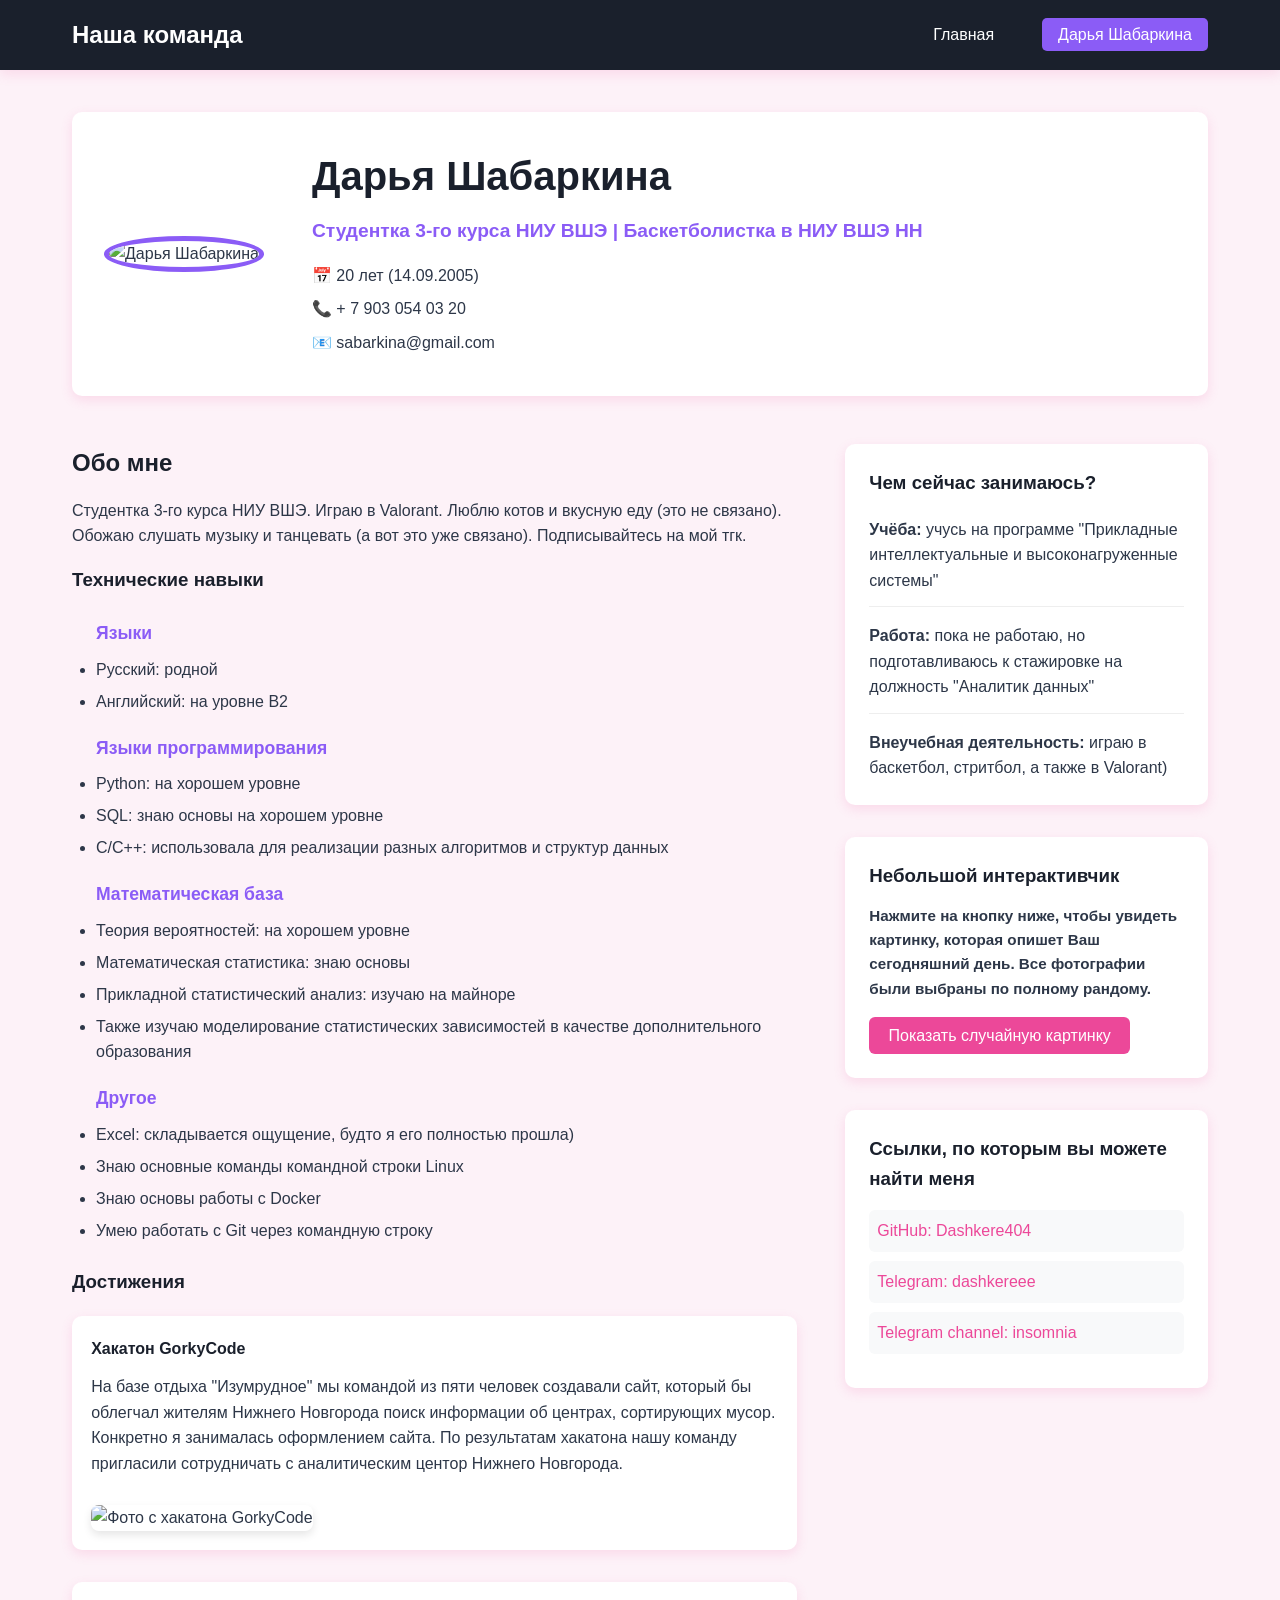
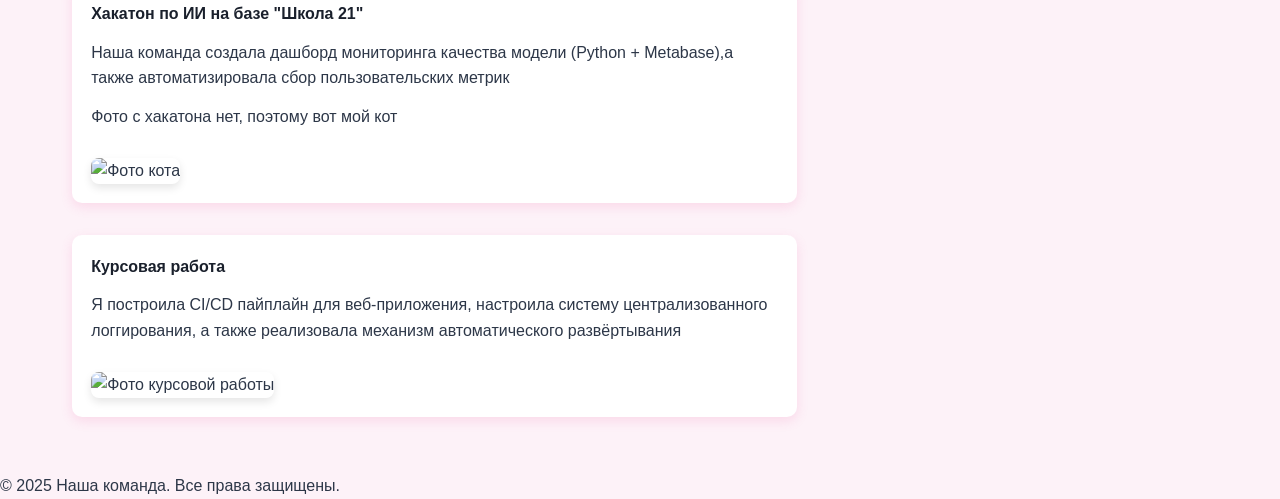
==== dasha.html @ b1cfd86a "Add files via upload" ====
<!DOCTYPE html>
<html lang="ru">
<head>
    <meta charset="UTF-8">
    <meta name="viewport" content="width=device-width, initial-scale=1.0">
    <title>Дарья Шабаркина - Наша команда</title>
    <link rel="stylesheet" href="dasha.css">
</head>
<body>
<header class="header">
    <nav class="nav">
        <div class="logo">
            <h1>Наша команда</h1>
        </div>
        <ul class="nav-list">
            <li><a href="index.html">Главная</a></li>
            <li><a href="dasha.html" class="active">Дарья Шабаркина</a></li>
        </ul>
    </nav>
</header>

<main class="main">
    <section class="person-hero">
        <div class="person-image">
            <img src="images/dasha-avatar.jpg" alt="Дарья Шабаркина" class="avatar">
        </div>
        <div class="person-info">
            <h1>Дарья Шабаркина</h1>
            <p class="person-title">Студентка 3-го курса НИУ ВШЭ | Баскетболистка в НИУ ВШЭ НН</p>
            <div class="person-contacts">
                <p>📅 20 лет (14.09.2005)</p>
                <p>📞 + 7 903 054 03 20</p>
                <p>📧 sabarkina@gmail.com</p>
            </div>
        </div>
    </section>
    <section class="person-content">
        <div class="about-text">
            <article class="bio">
                <h2>Обо мне</h2>
                <p>Студентка 3-го курса НИУ ВШЭ. Играю в Valorant. Люблю котов и вкусную еду (это не связано). Обожаю слушать музыку и танцевать (а вот это уже связано).  Подписывайтесь на мой тгк.</p>

                <h3>Технические навыки</h3>
                <div class="skills">
                    <ul>
                        <strong>Языки</strong>
                        <li>Русский: родной</li>
                        <li>Английский: на уровне B2</li>
                    </ul>
                    <ul>
                        <strong>Языки программирования</strong>
                        <li>Python: на хорошем уровне</li>
                        <li>SQL: знаю основы на хорошем уровне</li>
                        <li>C/C++: использовала для реализации разных алгоритмов и структур данных</li>
                    </ul>
                    <ul>
                        <strong>Математическая база</strong>
                        <li>Теория вероятностей: на хорошем уровне</li>
                        <li>Математическая статистика: знаю основы</li>
                        <li>Прикладной статистический анализ: изучаю на майноре</li>
                        <li>Также изучаю моделирование статистических зависимостей в качестве дополнительного образования</li>
                    </ul>
                    <ul>
                        <strong>Другое</strong>
                        <li>Excel: складывается ощущение, будто я его полностью прошла)</li>
                        <li>Знаю основные команды командной строки Linux</li>
                        <li>Знаю основы работы с Docker</li>
                        <li>Умею работать с Git через командную строку</li>
                    </ul>
                </div>
            </article>
            <article class="achievements">
                <h3>Достижения</h3>
                <div class="achievements-list">
                    <div class="achievement">
                        <h4>Хакатон GorkyCode</h4>
                        <p>На базе отдыха "Изумрудное" мы командой из пяти человек создавали сайт, который бы облегчал жителям Нижнего Новгорода поиск информации об центрах, сортирующих мусор. Конкретно я занималась оформлением сайта. По результатам хакатона нашу команду пригласили сотрудничать с аналитическим центор Нижнего Новгорода. </p>
                        <img src="images/hakaton.jpg" alt="Фото с хакатона GorkyCode">
                    </div>
    
                    <div class="achievement">
                        <h4>Хакатон по ИИ на базе "Школа 21"</h4>
                        <p>Наша команда создала дашборд мониторинга качества модели (Python + Metabase),а также автоматизировала сбор пользовательских метрик</p>
                        <p>Фото с хакатона нет, поэтому вот мой кот</p>
                        <img src="images/dasha-cat.jpg" alt="Фото кота">
                    </div>
    
                    <div class="achievement">
                        <h4>Курсовая работа</h4>
                        <p>Я построила CI/CD пайплайн для веб-приложения, настроила систему централизованного логгирования, а также реализовала механизм автоматического развёртывания</p>
                        <img src="images/course_work.jpg" alt="Фото курсовой работы">
                    </div>
                </div>

                
            </article>
        </div>
        <aside class="person-sidebar">
            <div class="nowadays">
                <h3>Чем сейчас занимаюсь?</h3>
                <div class="now">
                    <strong>Учёба:</strong>
                    <span>учусь на программе "Прикладные интеллектуальные и высоконагруженные системы"</span>
                </div>
                <div class="fact-item">
                    <strong>Работа:</strong>
                    <span>пока не работаю, но подготавливаюсь к стажировке на должность "Аналитик данных"</span>
                </div>
                <div class="fact-item">
                    <strong>Внеучебная деятельность:</strong>
                    <span>играю в баскетбол, стритбол, а также в Valorant) </span>
                </div>
            </div>
            <div class="random-image-section">
                <h3>Небольшой интерактивчик</h3>
                <strong>Нажмите на кнопку ниже, чтобы увидеть картинку, которая опишет Ваш сегодняшний день. Все фотографии были выбраны по полному рандому.</strong>
                <button id="show-img-btn">Показать случайную картинку</button>
                <img id="random-img" src="" alt="Случайное изображение" >
            </div>

            <div class="links">
                <h3>Ссылки, по которым вы можете найти меня</h3>
                <a href="https://github.com/Dashkere404" class="social-link" target="_blank">
                    GitHub: Dashkere404
                </a>
                <a href="https://t.me/dashkereee" class="social-link" target="_blank">
                    Telegram: dashkereee
                </a>
                <a href="https://t.me/insommniia" class="social-link" target="_blank">
                    Telegram channel: insomnia
                </a>
        
            </div>
        </aside>
    </section>
</main>

<footer class="footer">
    <div class="footer-content">
        <p>&copy; 2025 Наша команда. Все права защищены.</p>
    </div>
</footer>

<script src="dasha.js"></script>
</body>
</html>
---- dasha.css ----
* {
  margin: 0;
  padding: 0;
  box-sizing: border-box;
}

:root {
  --bg-color: #fdf2f8; /* Светло-розовый фон */
  --card-bg: #ffffff;
  --text-color: #2d3748;
  --primary-color: #1a202c;
  --accent-color: #ec4899; /* Яркий розовый */
  --secondary-color: #8b5cf6; /* Фиолетовый */
  --shadow: 0 4px 12px rgba(236, 72, 153, 0.15);
  --transition: all 0.3s ease;
}

body {
  font-family: 'Segoe UI', Tahoma, Geneva, Verdana, sans-serif;
  line-height: 1.6;
  color: var(--text-color);
  background-color: var(--bg-color);
}

a {
  text-decoration: none;
  color: var(--secondary-color);
  transition: var(--transition);
}

a:hover {
  color: var(--accent-color);
}

.header {
  background-color: var(--primary-color);
  color: white;
  padding: 1rem 0;
  position: fixed;
  width: 100%;
  top: 0;
  z-index: 1000;
  box-shadow: var(--shadow);
}

.nav {
  max-width: 1200px;
  margin: 0 auto;
  display: flex;
  justify-content: space-between;
  align-items: center;
  padding: 0 2rem;
}

.logo h1 {
  font-size: 1.5rem;
}

.nav-list {
  display: flex;
  list-style: none;
  gap: 2rem;
}

.nav-list a {
  color: white;
  padding: 0.5rem 1rem;
  border-radius: 5px;
  transition: var(--transition);
}

.nav-list a:hover,
.nav-list a.active {
  background-color: var(--secondary-color);
}


.main {
  max-width: 1200px;
  margin: 80px auto 0;
  padding: 2rem;
}


.person-hero {
  display: grid;
  grid-template-columns: auto 1fr;
  gap: 3rem;
  align-items: center;
  margin-bottom: 3rem;
  padding: 2rem;
  background-color: var(--card-bg);
  border-radius: 10px;
  box-shadow: var(--shadow);
}

.avatar {
  width: 200px;
  height: 200px;
  border-radius: 50%;
  object-fit: cover;
  border: 5px solid var(--secondary-color);
}

.person-info h1 {
  font-size: 2.5rem;
  color: var(--primary-color);
  margin-bottom: 0.5rem;
}

.person-title {
  font-size: 1.2rem;
  color: var(--secondary-color);
  margin-bottom: 1rem;
  font-weight: bold;
}

.person-contacts p {
  margin-bottom: 0.5rem;
  color: var(--text-color);
}


.person-content {
  display: grid;
  grid-template-columns: 2fr 1fr;
  gap: 3rem;
}

.about-text h2,
.about-text h3 {
  color: var(--primary-color);
  margin-bottom: 1rem;
  margin-top: 1rem;
}

.about-text h2 {
  margin-top: 0;
}


.skills {
  margin: 1.5rem 0;
}

.skills ul {
  margin: 1rem 0;
  padding-left: 1.5rem;
}

.skills strong {
  display: block;
  margin: 1.2rem 0 0.6rem;
  color: var(--secondary-color);
  font-size: 1.1rem;
}

.skills li {
  margin: 0.4rem 0;
}


.achievements {
  margin: 1.5rem 0;
}

.achievements h3 {
  margin-bottom: 1.2rem; 
}

.achievements-list {
  display: flex;
  flex-direction: column;
  gap: 2rem; 
  margin: 0rem;
}

.achievement {
  background-color: var(--card-bg);
  padding: 1.2rem; 
  border-radius: 10px;
  box-shadow: var(--shadow);
}

.achievement h4 {
  margin: 0 0 0.8rem;
  color: var(--primary-color);
}

.achievement p {
  margin: 0 0 0.8rem;
  color: var(--text-color);
}

.achievement p:last-child {
  margin-bottom: 0;
}

.achievement img {
  width: 100%;
  max-width: 500px;
  height: auto;
  border-radius: 8px;
  margin-top: 1rem;
  box-shadow: 0 4px 8px rgba(0, 0, 0, 0.1);
}


.person-sidebar {
  display: flex;
  flex-direction: column;
  gap: 2rem;
}

.nowadays {
  background-color: var(--card-bg);
  padding: 1.5rem;
  border-radius: 10px;
  box-shadow: var(--shadow);
}

.nowadays h3 {
  color: var(--primary-color);
  margin-bottom: 1.2rem;
}

.now,
.fact-item {
  margin-bottom: 1rem;
  padding-bottom: 0.8rem;
  border-bottom: 1px solid #eee;
}

.now:last-child,
.fact-item:last-child {
  border-bottom: none;
  margin-bottom: 0;
  padding-bottom: 0;
}

.random-image-section {
  background-color: var(--card-bg);
  padding: 1.5rem;
  border-radius: 10px;
  box-shadow: var(--shadow);
}

.random-image-section h3 {
  color: var(--primary-color);
  margin-bottom: 0.8rem;
}

.random-image-section strong {
  display: block;
  margin: 0.8rem 0 1rem;
  font-size: 0.95rem;
  color: var(--text-color);
}

#show-img-btn {
  padding: 0.6rem 1.2rem;
  background-color: var(--accent-color);
  color: white;
  border: none;
  border-radius: 6px;
  cursor: pointer;
  font-size: 1rem;
  transition: var(--transition);
}

#show-img-btn:hover {
  opacity: 0.9;
  transform: translateY(-2px);
}

#random-img {
  display: none;
  width: 100%;
  max-width: 400px;
  height: auto;
  margin-top: 1rem;
  border-radius: 8px;
  box-shadow: 0 4px 12px rgba(0, 0, 0, 0.15);
}

#random-img.visible {
  display: block;
}

.links {
  background-color: var(--card-bg);
  padding: 1.5rem;
  border-radius: 10px;
  box-shadow: var(--shadow);
}

.links h3 {
  color: var(--primary-color);
  margin-bottom: 1rem;
}

.social-link {
  display: block;
  margin: 0.6rem 0;
  padding: 0.5rem;
  background: #f8f9fa;
  border-radius: 6px;
  color: var(--accent-color);
  font-weight: 500;
  transition: var(--transition);
}

.social-link:hover {
  background: #ffecec;
  color: var(--accent-color);
}

@media (max-width: 768px) {
  .nav {
    flex-direction: column;
    gap: 1rem;
    padding: 1rem;
  }

  .nav-list {
    gap: 1rem;
  }

  .main {
    margin-top: 120px;
    padding: 1rem;
  }

  .person-hero {
    grid-template-columns: 1fr;
    text-align: center;
    gap: 2rem;
  }

  .person-content {
    grid-template-columns: 1fr;
  }

  .avatar {
    width: 150px;
    height: 150px;
    margin: 0 auto;
  }

  .person-info {
    text-align: center;
  }
}

@media (max-width: 480px) {
  .nav-list {
    flex-direction: column;
    text-align: center;
    gap: 0.5rem;
  }

  .person-info h1 {
    font-size: 2rem;
  }

  #random-img {
    max-width: 100%;
  }
}
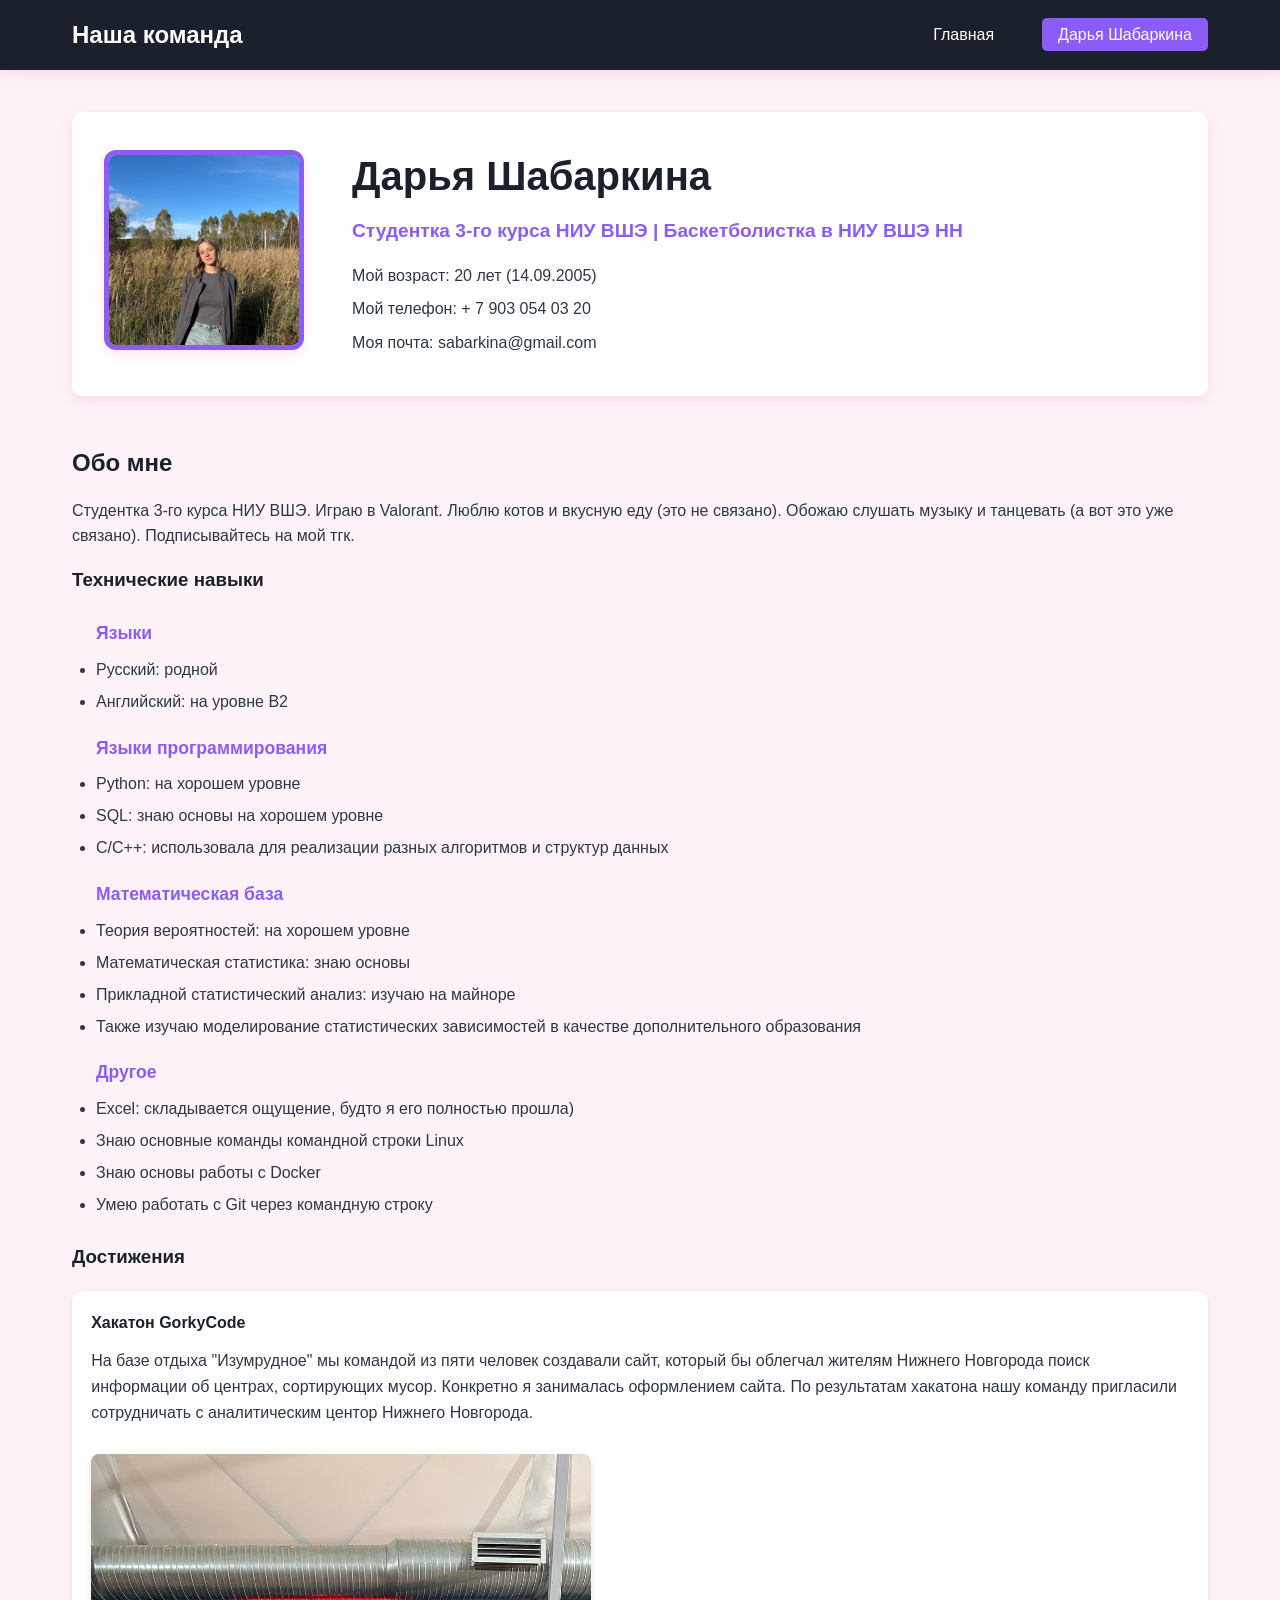
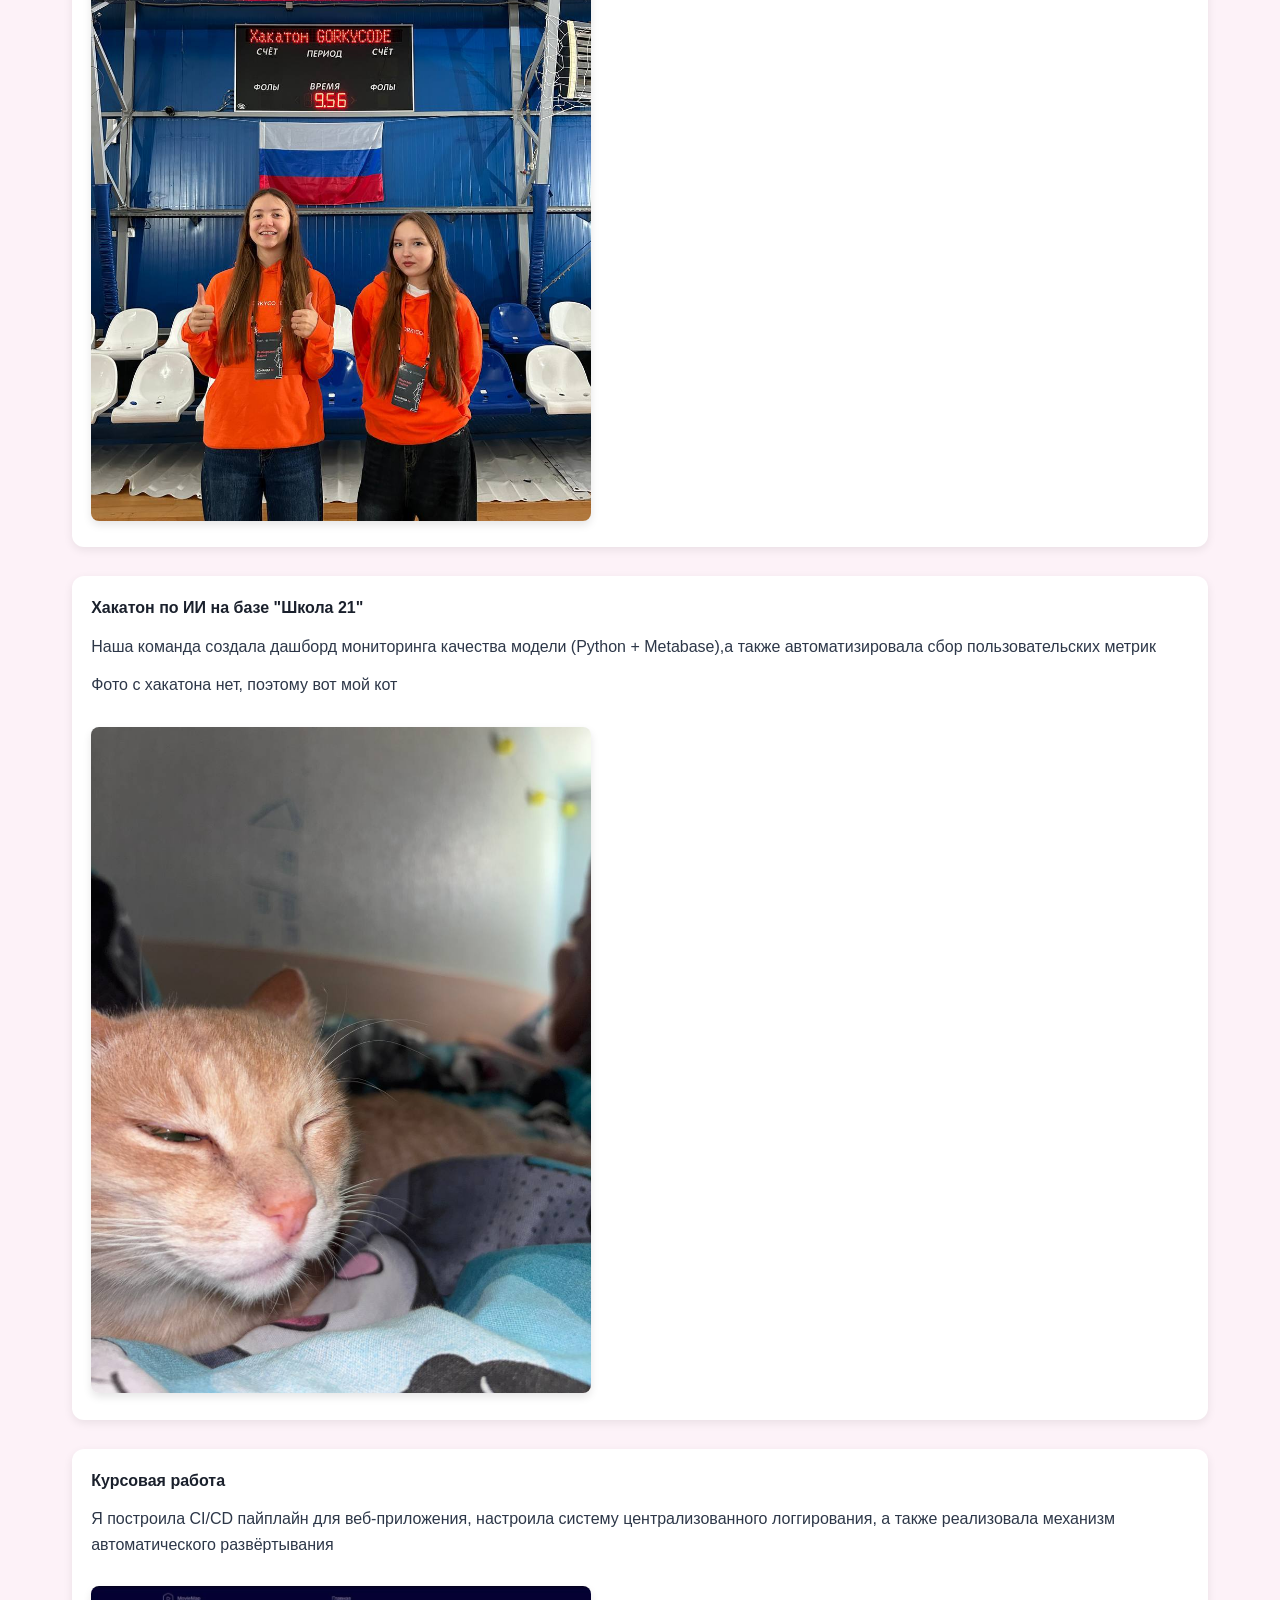
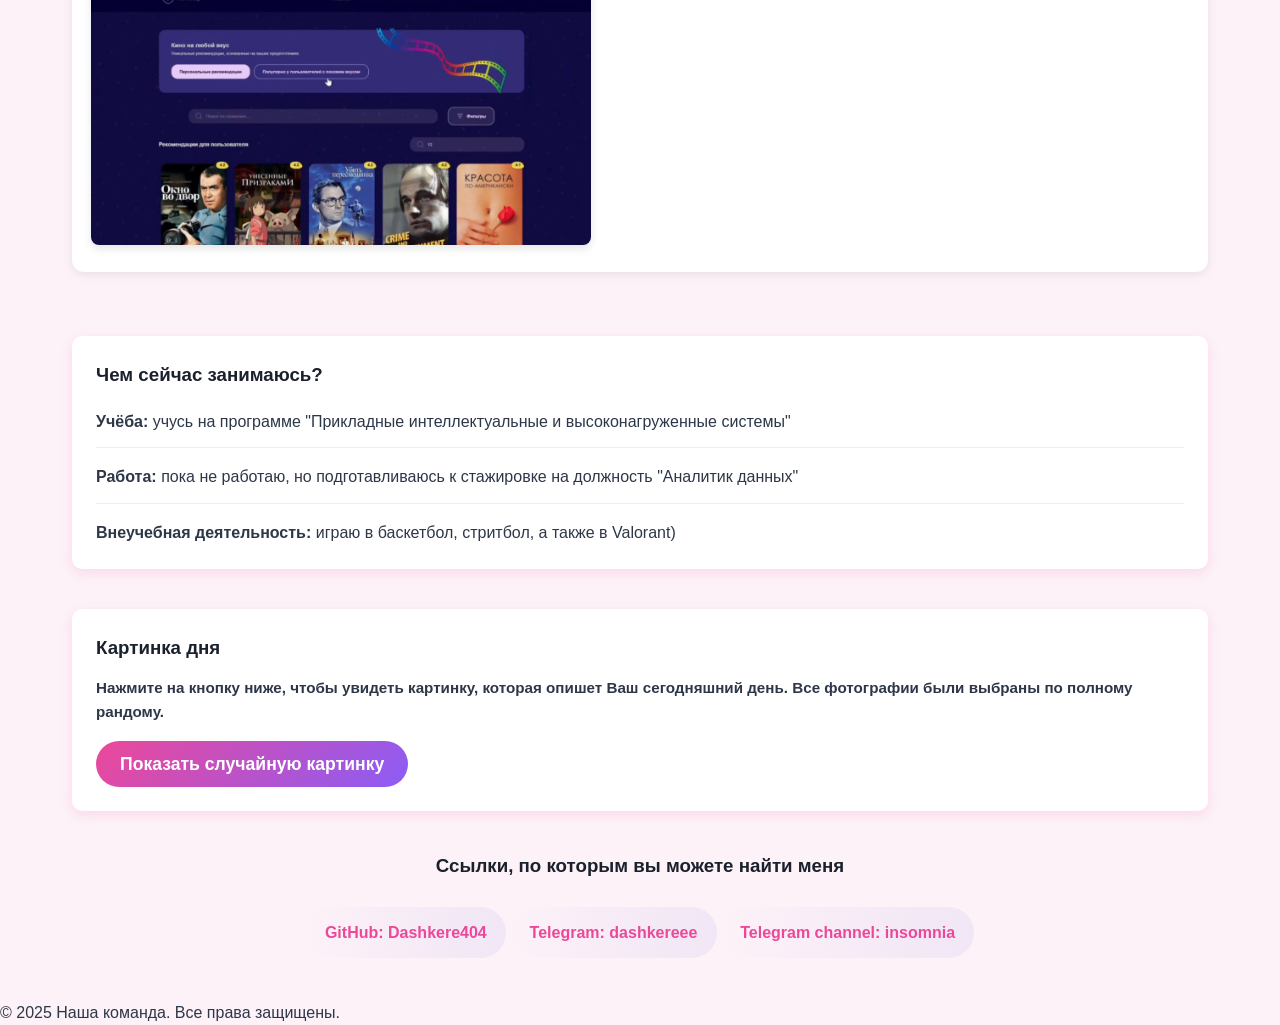
==== commit 797829fa: "Create dasha.html" ====
--- a/dasha.html
+++ b/dasha.html
@@ -28,9 +28,9 @@
             <h1>Дарья Шабаркина</h1>
             <p class="person-title">Студентка 3-го курса НИУ ВШЭ | Баскетболистка в НИУ ВШЭ НН</p>
             <div class="person-contacts">
-                <p>📅 20 лет (14.09.2005)</p>
-                <p>📞 + 7 903 054 03 20</p>
-                <p>📧 sabarkina@gmail.com</p>
+                <p>Мой возраст: 20 лет (14.09.2005)</p>
+                <p>Мой телефон: + 7 903 054 03 20</p>
+                <p>Моя почта: sabarkina@gmail.com</p>
             </div>
         </div>
     </section>
@@ -95,43 +95,41 @@
                 
             </article>
         </div>
-        <aside class="person-sidebar">
-            <div class="nowadays">
-                <h3>Чем сейчас занимаюсь?</h3>
-                <div class="now">
-                    <strong>Учёба:</strong>
-                    <span>учусь на программе "Прикладные интеллектуальные и высоконагруженные системы"</span>
-                </div>
-                <div class="fact-item">
-                    <strong>Работа:</strong>
-                    <span>пока не работаю, но подготавливаюсь к стажировке на должность "Аналитик данных"</span>
-                </div>
-                <div class="fact-item">
-                    <strong>Внеучебная деятельность:</strong>
-                    <span>играю в баскетбол, стритбол, а также в Valorant) </span>
-                </div>
+        
+        <div class="nowadays">
+            <h3>Чем сейчас занимаюсь?</h3>
+            <div class="now">
+                <strong>Учёба:</strong>
+                <span>учусь на программе "Прикладные интеллектуальные и высоконагруженные системы"</span>
             </div>
-            <div class="random-image-section">
-                <h3>Небольшой интерактивчик</h3>
-                <strong>Нажмите на кнопку ниже, чтобы увидеть картинку, которая опишет Ваш сегодняшний день. Все фотографии были выбраны по полному рандому.</strong>
-                <button id="show-img-btn">Показать случайную картинку</button>
-                <img id="random-img" src="" alt="Случайное изображение" >
+            <div class="fact-item">
+                <strong>Работа:</strong>
+                <span>пока не работаю, но подготавливаюсь к стажировке на должность "Аналитик данных"</span>
             </div>
+            <div class="fact-item">
+                <strong>Внеучебная деятельность:</strong>
+                <span>играю в баскетбол, стритбол, а также в Valorant) </span>
+            </div>
+        </div>
+        <div class="random-image-section">
+            <h3>Картинка дня</h3>
+            <strong>Нажмите на кнопку ниже, чтобы увидеть картинку, которая опишет Ваш сегодняшний день. Все фотографии были выбраны по полному рандому.</strong>
+            <button id="show-img-btn">Показать случайную картинку</button>
+            <img id="random-img" src="" alt="Случайное изображение" >
+        </div>
 
-            <div class="links">
-                <h3>Ссылки, по которым вы можете найти меня</h3>
-                <a href="https://github.com/Dashkere404" class="social-link" target="_blank">
-                    GitHub: Dashkere404
-                </a>
-                <a href="https://t.me/dashkereee" class="social-link" target="_blank">
-                    Telegram: dashkereee
-                </a>
-                <a href="https://t.me/insommniia" class="social-link" target="_blank">
-                    Telegram channel: insomnia
-                </a>
-        
-            </div>
-        </aside>
+        <div class="links">
+            <h3>Ссылки, по которым вы можете найти меня</h3>
+            <a href="https://github.com/Dashkere404" class="social-link" target="_blank">
+                GitHub: Dashkere404
+            </a>
+            <a href="https://t.me/dashkereee" class="social-link" target="_blank">
+                Telegram: dashkereee
+            </a>
+            <a href="https://t.me/insommniia" class="social-link" target="_blank">
+                Telegram channel: insomnia
+            </a>
+        </div>
     </section>
 </main>
 
@@ -144,4 +142,3 @@
 <script src="dasha.js"></script>
 </body>
 </html>
-
--- a/dasha.css
+++ b/dasha.css
@@ -98,9 +98,10 @@
 .avatar {
   width: 200px;
   height: 200px;
-  border-radius: 50%;
+  border-radius: 12px;
   object-fit: cover;
   border: 5px solid var(--secondary-color);
+  box-shadow: var(--shadow);
 }
 
 .person-info h1 {
@@ -121,11 +122,95 @@
   color: var(--text-color);
 }
 
-
 .person-content {
-  display: grid;
-  grid-template-columns: 2fr 1fr;
-  gap: 3rem;
+  display: flex;
+  flex-direction: column;
+  gap: 2.5rem;
+}
+
+.card {
+  background: var(--card-bg);
+  border-radius: 12px;
+  padding: 1.8rem;
+  box-shadow: var(--shadow);
+  position: relative;
+  overflow: hidden;
+  transition: transform 0.3s ease, box-shadow 0.3s ease;
+}
+
+.card:hover {
+  transform: translateY(-5px);
+  box-shadow: 0 8px 20px rgba(236, 72, 153, 0.25);
+}
+
+.card::before {
+  content: '';
+  position: absolute;
+  top: 0; left: 0; right: 0; bottom: 0;
+  z-index: -1;
+  margin: -2px;
+  border-radius: 12px;
+  background: linear-gradient(135deg, var(--accent-color), var(--secondary-color));
+  opacity: 0.6;
+}
+.card h2,
+.card h3,
+.card h4 {
+  color: var(--primary-color);
+  margin-bottom: 1rem;
+}
+.person-sidebar {
+  display: flex;
+  flex-direction: column;
+  gap: 2.5rem;
+}
+
+#show-img-btn {
+  padding: 0.8rem 1.5rem;
+  font-size: 1.1rem;
+  background: linear-gradient(135deg, var(--accent-color), var(--secondary-color));
+  border: none;
+  border-radius: 50px;
+  color: white;
+  font-weight: 600;
+  cursor: pointer;
+  transition: transform 0.3s, opacity 0.3s;
+}
+
+#show-img-btn:hover {
+  transform: scale(1.05);
+  opacity: 0.95;
+}
+
+.links {
+  text-align: center;
+}
+
+.social-links-container {
+  display: flex;
+  flex-wrap: wrap;
+  justify-content: center;
+  gap: 1rem;
+  margin-top: 1rem;
+}
+
+.social-link {
+  display: inline-flex;
+  align-items: center;
+  justify-content: center;
+  margin: 0.6rem auto;
+  padding: 0.8rem 1.2rem;
+  background: linear-gradient(to right, #fdf2f8, #f0e6f5);
+  border-radius: 50px;
+  color: var(--accent-color);
+  font-weight: 600;
+  max-width: 300px;
+  transition: all 0.3s ease;
+}
+
+.social-link:hover {
+  background: linear-gradient(to right, #ffe0ec, #e6d7f5);
+  transform: translateY(-2px);
 }
 
 .about-text h2,
@@ -138,7 +223,6 @@
 .about-text h2 {
   margin-top: 0;
 }
-
 
 .skills {
   margin: 1.5rem 0;
@@ -160,6 +244,18 @@
   margin: 0.4rem 0;
 }
 
+.achievements-list {
+  display: flex;
+  flex-direction: column;
+  gap: 1.8rem;
+}
+
+.achievement {
+  background: var(--card-bg);
+  border-radius: 12px;
+  padding: 1.2rem;
+  box-shadow: 0 3px 10px rgba(0,0,0,0.08);
+}
 
 .achievements {
   margin: 1.5rem 0;
@@ -167,20 +263,6 @@
 
 .achievements h3 {
   margin-bottom: 1.2rem; 
-}
-
-.achievements-list {
-  display: flex;
-  flex-direction: column;
-  gap: 2rem; 
-  margin: 0rem;
-}
-
-.achievement {
-  background-color: var(--card-bg);
-  padding: 1.2rem; 
-  border-radius: 10px;
-  box-shadow: var(--shadow);
 }
 
 .achievement h4 {
@@ -206,13 +288,6 @@
   box-shadow: 0 4px 8px rgba(0, 0, 0, 0.1);
 }
 
-
-.person-sidebar {
-  display: flex;
-  flex-direction: column;
-  gap: 2rem;
-}
-
 .nowadays {
   background-color: var(--card-bg);
   padding: 1.5rem;
@@ -256,22 +331,6 @@
   margin: 0.8rem 0 1rem;
   font-size: 0.95rem;
   color: var(--text-color);
-}
-
-#show-img-btn {
-  padding: 0.6rem 1.2rem;
-  background-color: var(--accent-color);
-  color: white;
-  border: none;
-  border-radius: 6px;
-  cursor: pointer;
-  font-size: 1rem;
-  transition: var(--transition);
-}
-
-#show-img-btn:hover {
-  opacity: 0.9;
-  transform: translateY(-2px);
 }
 
 #random-img {
@@ -288,32 +347,9 @@
   display: block;
 }
 
-.links {
-  background-color: var(--card-bg);
-  padding: 1.5rem;
-  border-radius: 10px;
-  box-shadow: var(--shadow);
-}
-
 .links h3 {
   color: var(--primary-color);
   margin-bottom: 1rem;
-}
-
-.social-link {
-  display: block;
-  margin: 0.6rem 0;
-  padding: 0.5rem;
-  background: #f8f9fa;
-  border-radius: 6px;
-  color: var(--accent-color);
-  font-weight: 500;
-  transition: var(--transition);
-}
-
-.social-link:hover {
-  background: #ffecec;
-  color: var(--accent-color);
 }
 
 @media (max-width: 768px) {
